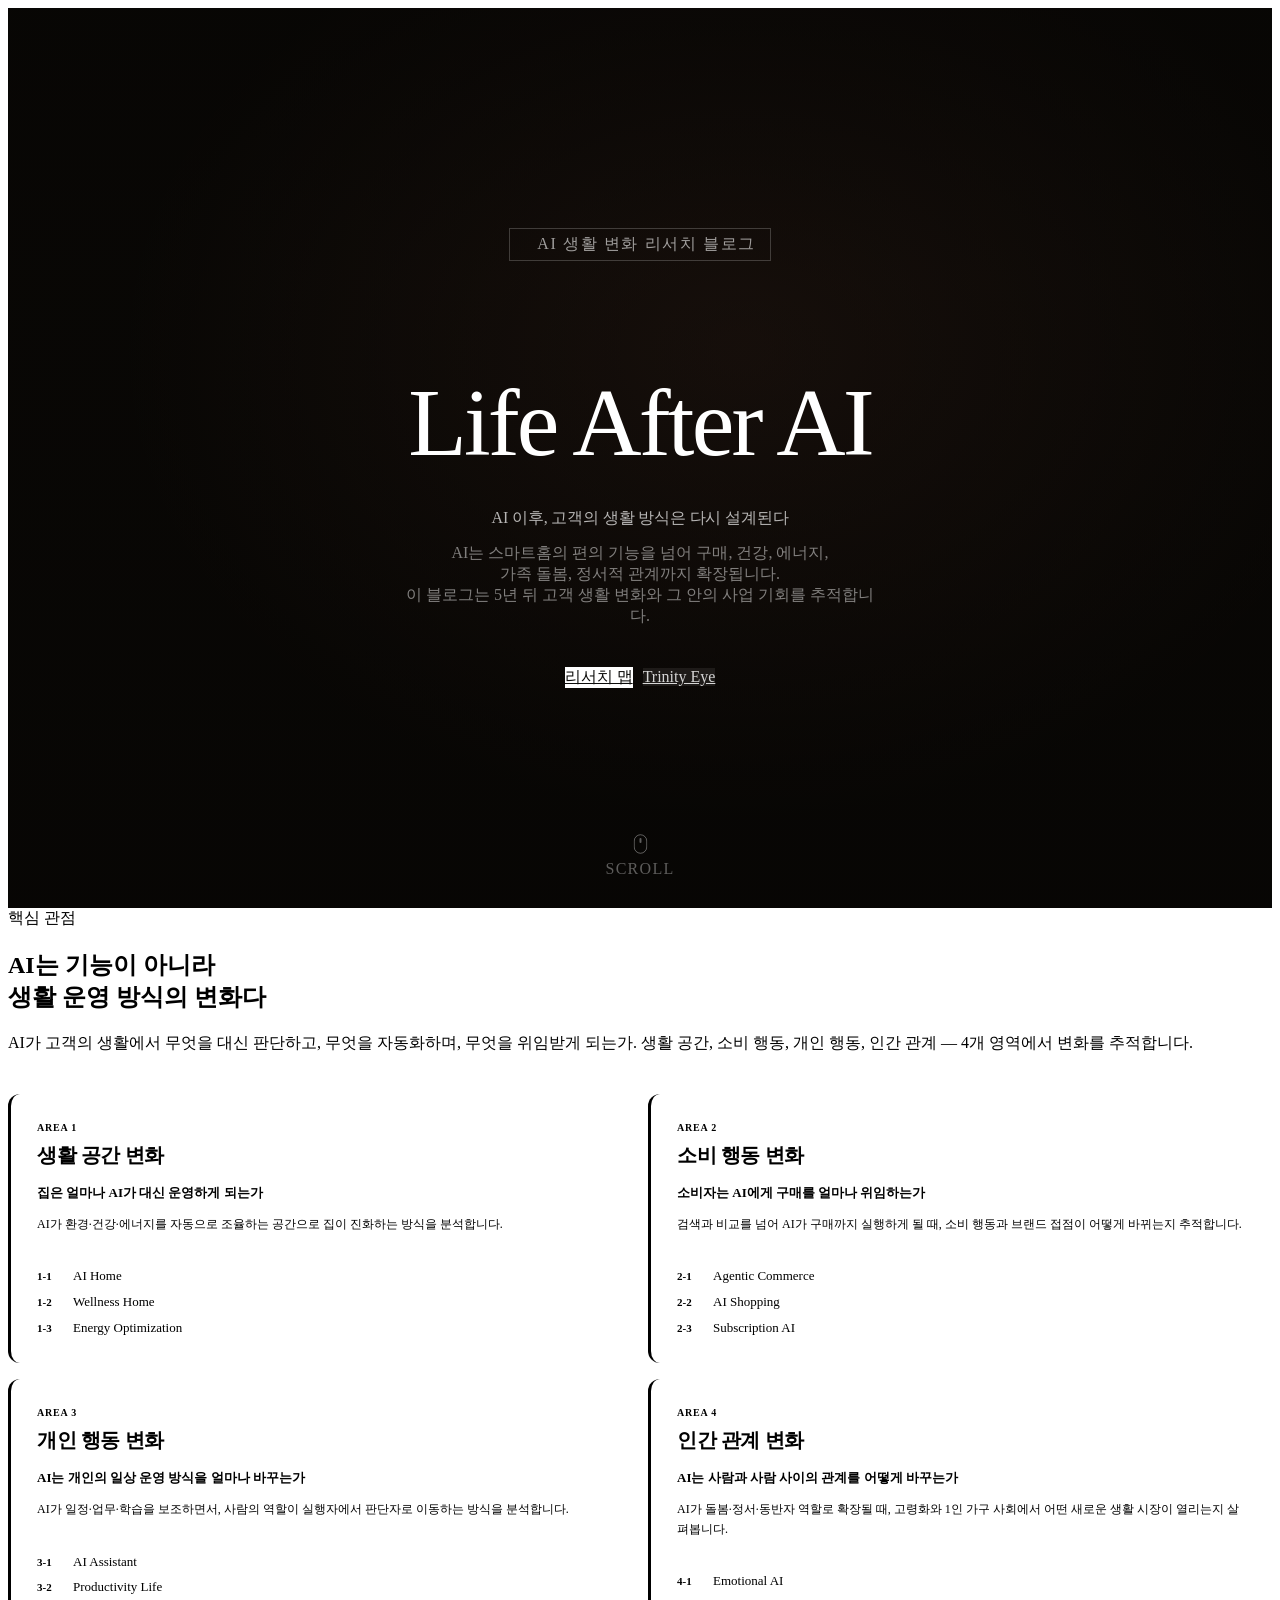
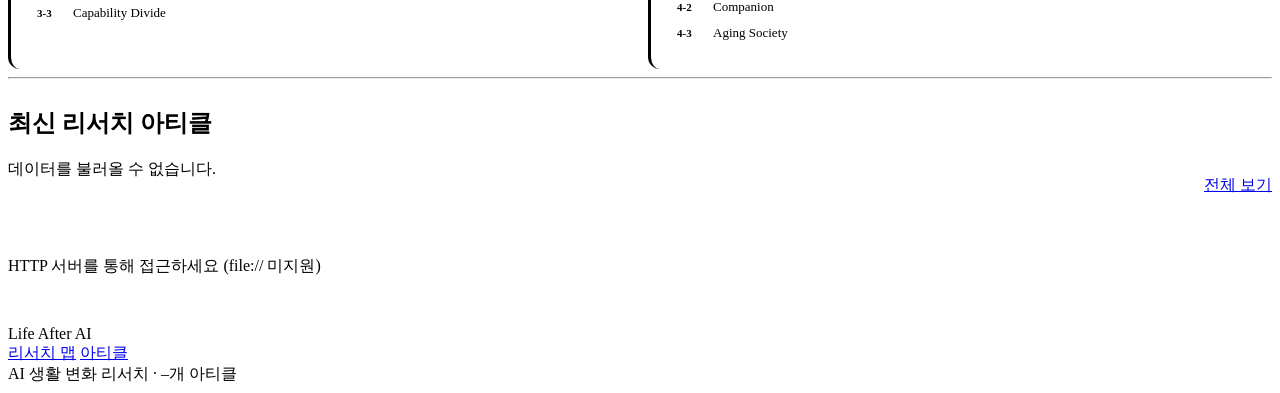
==== docs/index.html @ a3c03ac6 "feat: migrate frontend from cases.json to Supabase REST API docs/supabase.js (new shared client) - f" ====
<!DOCTYPE html>
<html lang="ko">
<head>
<meta charset="UTF-8">
<meta name="viewport" content="width=device-width, initial-scale=1.0">
<meta http-equiv="Cache-Control" content="no-cache, must-revalidate">
<meta http-equiv="Pragma" content="no-cache">
<meta http-equiv="Expires" content="0">
<title>Life After AI — AI 생활 변화 리서치</title>
<meta name="description" content="AI가 고객의 집, 소비, 개인 생활, 관계를 어떻게 다시 설계하는지 추적하는 리서치 블로그. 5년 뒤 고객 생활 변화와 그 안의 사업 기회를 발굴합니다.">
<link rel="stylesheet" href="./shared.css">
<link rel="stylesheet" href="./hero.css">
<style>

/* ── Nav: fixed + transparent over hero ──────────────────── */
.nav {
  position: fixed;
  width: 100%;
  background: transparent;
  border-bottom-color: rgba(255,255,255,.12);
  transition: background var(--t-base), border-color var(--t-base);
}
.nav__logo    { color: #fff; }
.nav__logo-mark { background: rgba(255,255,255,.15); border: 0.5px solid rgba(255,255,255,.3); }
.nav__link    { color: rgba(255,255,255,.65); }
.nav__link:hover { color: #fff; background: rgba(255,255,255,.10); }
.nav.scrolled {
  background: color-mix(in srgb, var(--canvas) 92%, transparent);
  border-bottom-color: var(--hairline);
}
.nav.scrolled .nav__logo    { color: var(--ink); }
.nav.scrolled .nav__logo-mark { background: var(--ink); border-color: transparent; }
.nav.scrolled .nav__link    { color: var(--muted); }
.nav.scrolled .nav__link:hover { color: var(--ink); background: var(--surface-card); }

/* Logo icon color flip */
.nav__logo-mark svg path { fill: #fff; }
.nav.scrolled .nav__logo-mark svg path { fill: var(--bg); }

/* Nav CTA */
#nav-cta {
  background: rgba(255,255,255,.12);
  color: #fff;
  border-color: rgba(255,255,255,.30);
  backdrop-filter: blur(4px);
}
#nav-cta:hover { background: rgba(255,255,255,.22); border-color: rgba(255,255,255,.50); }
.nav.scrolled #nav-cta {
  background: var(--primary);
  color: var(--on-primary);
  border-color: var(--primary);
  backdrop-filter: none;
}
.nav.scrolled #nav-cta:hover { background: var(--primary-active); border-color: var(--primary-active); }

/* ── Hero video section ───────────────────────────────────── */
.hero-video {
  position: relative;
  min-height: 100svh;
  display: flex;
  flex-direction: column;
  background: #0B0906;
  overflow: hidden;
}

.hero-video__bg {
  position: absolute;
  inset: 0;
}

.hero-video__video {
  width: 100%;
  height: 100%;
  object-fit: cover;
  opacity: .75;
}

.hero-video__overlay {
  position: absolute;
  inset: 0;
  background:
    /* 40–60% dark layer — text readability throughout */
    linear-gradient(
      to bottom,
      rgba(5,4,3,.58) 0%,    /* top: nav 보호 */
      rgba(5,4,3,.42) 30%,   /* upper-mid: 비디오 노출 */
      rgba(5,4,3,.48) 65%,   /* lower-mid: 콘텐츠 영역 */
      rgba(5,4,3,.62) 100%   /* bottom: CTA 가독성 */
    ),
    /* 브랜드 coral 글로우 — DESIGN.md primary */
    radial-gradient(ellipse at 58% 38%, rgba(204,120,92,.12) 0%, transparent 60%);
}

/* Content over video */
.hero-video__content {
  position: relative;
  z-index: 1;
  flex: 1;
  display: flex;
  flex-direction: column;
  align-items: center;
  justify-content: center;
  text-align: center;
  padding: 100px var(--gutter) 80px;
  color: #fff;
}

.hero-video__eyebrow {
  display: inline-flex;
  align-items: center;
  gap: 8px;
  font-size: var(--fs-xs);
  font-weight: var(--fw-semi);
  letter-spacing: .10em;
  text-transform: uppercase;
  color: rgba(255,255,255,.60);
  border: 0.5px solid rgba(255,255,255,.20);
  padding: 5px 14px;
  border-radius: var(--r-full);
  margin-bottom: 32px;
}

.hero-video__eyebrow span {
  width: 5px; height: 5px;
  border-radius: 50%;
  background: var(--accent);
  display: inline-block;
}

.hero-video__title {
  font-family: var(--font-display);
  font-size: clamp(56px, 8vw, 96px);
  font-weight: 400;
  line-height: 1.05;
  letter-spacing: -0.03em;
  color: #fff;
  margin-bottom: 18px;
}

.hero-video__subtitle {
  font-size: clamp(var(--fs-base), 2.2vw, var(--fs-xl));
  font-weight: var(--fw-light);
  color: rgba(255,255,255,.70);
  letter-spacing: -.01em;
  line-height: var(--lh-snug);
  margin-bottom: 14px;
}

.hero-video__desc {
  font-size: var(--fs-base);
  color: rgba(255,255,255,.48);
  line-height: var(--lh-base);
  max-width: 480px;
  margin: 0 auto 40px;
}

.hero-video__actions {
  display: flex;
  align-items: center;
  justify-content: center;
  gap: 10px;
  flex-wrap: wrap;
}

/* Hero buttons */
.btn-hero-primary {
  background: #fff;
  color: #0D0D0B;
  border-color: #fff;
  font-weight: var(--fw-semi);
}
.btn-hero-primary:hover { background: rgba(255,255,255,.88); }

.btn-hero-outline {
  background: rgba(255,255,255,.08);
  color: rgba(255,255,255,.82);
  border-color: rgba(255,255,255,.25);
  backdrop-filter: blur(4px);
}
.btn-hero-outline:hover { background: rgba(255,255,255,.16); border-color: rgba(255,255,255,.45); color: #fff; }

/* Scroll hint */
.scroll-hint {
  position: absolute;
  bottom: 30px;
  left: 50%;
  transform: translateX(-50%);
  z-index: 1;
  display: flex;
  flex-direction: column;
  align-items: center;
  gap: 6px;
  color: rgba(255,255,255,.35);
  font-size: var(--fs-2xs);
  letter-spacing: .08em;
  text-transform: uppercase;
  animation: bounce 2.4s var(--ease) infinite;
}
@keyframes bounce {
  0%,100% { transform: translateX(-50%) translateY(0); }
  55%      { transform: translateX(-50%) translateY(7px); }
}

/* ── Message cards (Section 1) — 4-area feature cards ────── */
.message-grid {
  display: grid;
  grid-template-columns: repeat(2, 1fr);
  gap: 16px;
  margin-top: 40px;
}

.message-card {
  background: var(--surface-card);
  border: none;
  border-radius: 12px;
  padding: 28px 26px 26px;
  transition: background var(--t-base);
  border-left: 3px solid transparent;
}
.message-card:hover { background: var(--surface-cream-strong); }

/* per-area accent border */
.message-card:nth-child(1) { border-left-color: var(--g1-b); }
.message-card:nth-child(2) { border-left-color: var(--g2-b); }
.message-card:nth-child(3) { border-left-color: var(--g3-b); }
.message-card:nth-child(4) { border-left-color: var(--g4-b); }

.message-card__label {
  font-size: 10px;
  font-weight: 700;
  letter-spacing: .08em;
  text-transform: uppercase;
  color: var(--muted);
  margin-bottom: 10px;
}
.message-card:nth-child(1) .message-card__label { color: var(--g1); }
.message-card:nth-child(2) .message-card__label { color: var(--g2); }
.message-card:nth-child(3) .message-card__label { color: var(--g3); }
.message-card:nth-child(4) .message-card__label { color: var(--g4); }

.message-card__title {
  font-family: var(--font-display);
  font-size: 20px;
  font-weight: 700;
  line-height: 1.25;
  letter-spacing: -0.02em;
  color: var(--ink);
  margin-bottom: 16px;
}

.message-card__items {
  display: flex;
  flex-direction: column;
  gap: 7px;
}

.message-card__item {
  display: flex;
  align-items: baseline;
  gap: 8px;
  font-size: 13px;
  color: var(--body);
  line-height: 1.45;
}

.message-card__item-num {
  font-size: 11px;
  font-weight: 700;
  color: var(--muted-soft);
  flex-shrink: 0;
  width: 28px;
}

.message-card__item-name {
  font-weight: 500;
  color: var(--ink);
}

.message-card__question {
  font-size: 13px;
  font-weight: 600;
  color: var(--ink);
  line-height: 1.45;
  margin-bottom: 6px;
}

.message-card__desc {
  font-size: 12px;
  color: var(--muted);
  line-height: 1.65;
  margin-bottom: 18px;
}

.message-card__divider {
  height: 0.5px;
  background: var(--hairline);
  margin-bottom: 14px;
}

/* ── Section 2 case cards ─────────────────────────────────── */
.cases-hd {
  display: flex;
  align-items: flex-end;
  justify-content: space-between;
  gap: 16px;
  margin-bottom: 28px;
}

/* Clearbit logo */
.cb-logo {
  width: 100%;
  height: 100%;
  object-fit: contain;
  padding: 20px 32px;
  background: var(--surface-card);
  animation: fadeIn .28s ease both;
}

/* Tooltip — dark surface card style */
.tt {
  position: fixed;
  z-index: 999;
  max-width: 290px;
  background: var(--surface-dark);
  backdrop-filter: blur(10px);
  -webkit-backdrop-filter: blur(10px);
  color: var(--on-dark);
  font-size: 13px;
  line-height: 1.6;
  padding: 12px 16px;
  border-radius: 12px;
  pointer-events: none;
  opacity: 0;
  transition: opacity var(--t-fast);
  box-shadow: 0 16px 40px rgba(20,20,19,.18);
  border: 0.5px solid rgba(255,255,255,.08);
}
.tt.show { opacity: 1; }
.tt__label {
  font-size: 10px;
  font-weight: 600;
  letter-spacing: .08em;
  text-transform: uppercase;
  color: var(--accent-teal);
  margin-bottom: 6px;
}

/* ── Responsive ───────────────────────────────────────────── */
@media (max-width: 700px) {
  .message-grid { grid-template-columns: 1fr; }
}
@media (max-width: 640px) {
  .hero-video__title { letter-spacing: -.03em; }
  .cases-hd { flex-direction: column; align-items: flex-start; gap: 6px; }
}
</style>
</head>
<body>

<!-- ── Navigation ─────────────────────────────────────────────────────────── -->
<nav class="nav" id="nav">
  <div class="container">
    <div class="nav__inner">
      <a href="./index.html" class="nav__logo">
        <div class="nav__logo-mark">
          <svg width="14" height="14" viewBox="0 0 14 14" fill="none">
            <path d="M7 1L13 4.5V9.5L7 13L1 9.5V4.5L7 1Z" fill="currentColor"/>
          </svg>
        </div>
        Life After AI
      </a>
      <div class="nav__links">
        <a href="./index.html"     class="nav__link active">홈</a>
        <a href="./dashboard.html" class="nav__link">리서치 맵</a>
        <a href="./archive.html"   class="nav__link">아티클</a>
        <a href="./articles.html"  class="nav__link">아티클 관리</a>
        <a href="./trinity.html"  class="nav__link">Trinity Eye</a>
      </div>
      <div class="nav__actions">
        <a href="./archive.html" class="btn btn-sm" id="nav-cta">아티클 보기 →</a>
      </div>
    </div>
  </div>
</nav>

<!-- ── Hero (video background) ────────────────────────────────────────────── -->
<section class="hero-video">
  <div class="hero-video__bg">
    <video class="hero-video__video" autoplay muted loop playsinline>
      <source src="./src/assets/hero_axblog.mp4" type="video/mp4">
    </video>
    <div class="hero-video__overlay"></div>
  </div>

  <div class="hero-video__content">
    <div class="hero-video__eyebrow anim-fade-in">
      <span></span>AI 생활 변화 리서치 블로그
    </div>
    <h1 class="hero-video__title anim-fade-up">Life After AI</h1>
    <p class="hero-video__subtitle anim-fade-up anim-delay-1">
      AI 이후, 고객의 생활 방식은 다시 설계된다
    </p>
    <p class="hero-video__desc anim-fade-up anim-delay-2">
      AI는 스마트홈의 편의 기능을 넘어 구매, 건강, 에너지,<br>
      가족 돌봄, 정서적 관계까지 확장됩니다.<br>
      이 블로그는 5년 뒤 고객 생활 변화와 그 안의 사업 기회를 추적합니다.
    </p>
    <div class="hero-video__actions anim-fade-up anim-delay-3">
      <a href="./dashboard.html" class="btn btn-lg btn-hero-primary">리서치 맵</a>
      <a href="./trinity.html"   class="btn btn-lg btn-hero-outline">Trinity Eye</a>
    </div>
  </div>

  <div class="scroll-hint" aria-hidden="true">
    <svg width="14" height="20" viewBox="0 0 14 20" fill="none">
      <rect x=".75" y=".75" width="12.5" height="18.5" rx="6.25" stroke="currentColor" stroke-width="1"/>
      <rect x="6" y="4" width="2" height="5" rx="1" fill="currentColor"/>
    </svg>
    Scroll
  </div>
</section>

<!-- ── Section 1: AI는 영업과 마케팅을 어떻게 바꾸고 있는가 ─────────────── -->
<section class="section">
  <div class="container">

    <div style="max-width: var(--max-w-text)">
      <div class="hero__eyebrow scroll-anim" style="margin-bottom:18px">핵심 관점</div>
      <h2 class="section__title scroll-anim">AI는 기능이 아니라<br>생활 운영 방식의 변화다</h2>
      <p class="section__sub scroll-anim" style="margin-top:14px">
        AI가 고객의 생활에서 무엇을 대신 판단하고, 무엇을 자동화하며, 무엇을 위임받게 되는가.
        생활 공간, 소비 행동, 개인 행동, 인간 관계 — 4개 영역에서 변화를 추적합니다.
      </p>
    </div>

    <div class="message-grid">

      <!-- 1. 생활 공간 변화 -->
      <div class="message-card scroll-anim">
        <div class="message-card__label">Area 1</div>
        <div class="message-card__title">생활 공간 변화</div>
        <div class="message-card__question">집은 얼마나 AI가 대신 운영하게 되는가</div>
        <p class="message-card__desc">AI가 환경·건강·에너지를 자동으로 조율하는 공간으로 집이 진화하는 방식을 분석합니다.</p>
        <div class="message-card__divider"></div>
        <div class="message-card__items">
          <div class="message-card__item">
            <span class="message-card__item-num">1-1</span>
            <span class="message-card__item-name">AI Home</span>
          </div>
          <div class="message-card__item">
            <span class="message-card__item-num">1-2</span>
            <span class="message-card__item-name">Wellness Home</span>
          </div>
          <div class="message-card__item">
            <span class="message-card__item-num">1-3</span>
            <span class="message-card__item-name">Energy Optimization</span>
          </div>
        </div>
      </div>

      <!-- 2. 소비 행동 변화 -->
      <div class="message-card scroll-anim">
        <div class="message-card__label">Area 2</div>
        <div class="message-card__title">소비 행동 변화</div>
        <div class="message-card__question">소비자는 AI에게 구매를 얼마나 위임하는가</div>
        <p class="message-card__desc">검색과 비교를 넘어 AI가 구매까지 실행하게 될 때, 소비 행동과 브랜드 접점이 어떻게 바뀌는지 추적합니다.</p>
        <div class="message-card__divider"></div>
        <div class="message-card__items">
          <div class="message-card__item">
            <span class="message-card__item-num">2-1</span>
            <span class="message-card__item-name">Agentic Commerce</span>
          </div>
          <div class="message-card__item">
            <span class="message-card__item-num">2-2</span>
            <span class="message-card__item-name">AI Shopping</span>
          </div>
          <div class="message-card__item">
            <span class="message-card__item-num">2-3</span>
            <span class="message-card__item-name">Subscription AI</span>
          </div>
        </div>
      </div>

      <!-- 3. 개인 행동 변화 -->
      <div class="message-card scroll-anim">
        <div class="message-card__label">Area 3</div>
        <div class="message-card__title">개인 행동 변화</div>
        <div class="message-card__question">AI는 개인의 일상 운영 방식을 얼마나 바꾸는가</div>
        <p class="message-card__desc">AI가 일정·업무·학습을 보조하면서, 사람의 역할이 실행자에서 판단자로 이동하는 방식을 분석합니다.</p>
        <div class="message-card__divider"></div>
        <div class="message-card__items">
          <div class="message-card__item">
            <span class="message-card__item-num">3-1</span>
            <span class="message-card__item-name">AI Assistant</span>
          </div>
          <div class="message-card__item">
            <span class="message-card__item-num">3-2</span>
            <span class="message-card__item-name">Productivity Life</span>
          </div>
          <div class="message-card__item">
            <span class="message-card__item-num">3-3</span>
            <span class="message-card__item-name">Capability Divide</span>
          </div>
        </div>
      </div>

      <!-- 4. 인간 관계 변화 -->
      <div class="message-card scroll-anim">
        <div class="message-card__label">Area 4</div>
        <div class="message-card__title">인간 관계 변화</div>
        <div class="message-card__question">AI는 사람과 사람 사이의 관계를 어떻게 바꾸는가</div>
        <p class="message-card__desc">AI가 돌봄·정서·동반자 역할로 확장될 때, 고령화와 1인 가구 사회에서 어떤 새로운 생활 시장이 열리는지 살펴봅니다.</p>
        <div class="message-card__divider"></div>
        <div class="message-card__items">
          <div class="message-card__item">
            <span class="message-card__item-num">4-1</span>
            <span class="message-card__item-name">Emotional AI</span>
          </div>
          <div class="message-card__item">
            <span class="message-card__item-num">4-2</span>
            <span class="message-card__item-name">Companion</span>
          </div>
          <div class="message-card__item">
            <span class="message-card__item-num">4-3</span>
            <span class="message-card__item-name">Aging Society</span>
          </div>
        </div>
      </div>

    </div>

  </div>
</section>

<hr class="divider">

<!-- ── Section 2: 최신 케이스 ────────────────────────────────────────────── -->
<section class="section">
  <div class="container">

    <div class="cases-hd">
      <div>
        <h2 class="section__title scroll-anim">최신 리서치 아티클</h2>
        <p class="section__sub scroll-anim" id="cases-sub" style="margin-top:8px">불러오는 중...</p>
      </div>
      <a href="./archive.html" class="section__more">전체 보기</a>
    </div>

    <div class="card-grid" id="card-grid">
      <div class="post-card" style="min-height:240px;opacity:.15;pointer-events:none" aria-hidden="true"></div>
      <div class="post-card" style="min-height:240px;opacity:.09;pointer-events:none" aria-hidden="true"></div>
      <div class="post-card" style="min-height:240px;opacity:.05;pointer-events:none" aria-hidden="true"></div>
    </div>

  </div>
</section>

<!-- ── Footer ─────────────────────────────────────────────────────────────── -->
<footer class="footer">
  <div class="container">
    <div class="footer__inner">
      <div class="footer__logo">Life After AI</div>
      <nav class="footer__links">
        <a href="./dashboard.html">리서치 맵</a>
        <a href="./archive.html">아티클</a>
      </nav>
      <span class="footer__copy">AI 생활 변화 리서치 · <span id="footer-count">–</span>개 아티클</span>
    </div>
  </div>
</footer>

<!-- ── Tooltip ────────────────────────────────────────────────────────────── -->
<div class="tt" id="tt">
  <div class="tt__label">LLM 요약</div>
  <div id="tt-text"></div>
</div>

<script>
/* ══════════════════════════════════════════════════════
   Nav: transparent → opaque on scroll
══════════════════════════════════════════════════════ */
const nav = document.getElementById('nav');
window.addEventListener('scroll', () => {
  nav.classList.toggle('scrolled', window.scrollY > 60);
}, { passive: true });

/* ══════════════════════════════════════════════════════
   Scroll animations (elements below the fold)
══════════════════════════════════════════════════════ */
const io = new IntersectionObserver(entries => {
  entries.forEach(e => {
    if (!e.isIntersecting) return;
    e.target.classList.add('anim-fade-up');
    io.unobserve(e.target);
  });
}, { threshold: 0.12, rootMargin: '0px 0px -40px 0px' });

document.querySelectorAll('.scroll-anim').forEach(el => io.observe(el));

/* ══════════════════════════════════════════════════════
   Tooltip
══════════════════════════════════════════════════════ */
const ttEl   = document.getElementById('tt');
const ttText = document.getElementById('tt-text');

document.addEventListener('mousemove', e => {
  const x = e.clientX + 14, y = e.clientY - 10;
  const tw = 306, th = 128;
  ttEl.style.left = (x + tw > window.innerWidth  ? e.clientX - tw - 10 : x) + 'px';
  ttEl.style.top  = (y + th > window.innerHeight ? e.clientY - th - 10 : y) + 'px';
}, { passive: true });

const showTip = t => { ttText.textContent = t; ttEl.classList.add('show'); };
const hideTip = ()  => ttEl.classList.remove('show');

/* ══════════════════════════════════════════════════════
   Load cases.json and render cards
══════════════════════════════════════════════════════ */
async function loadCases() {
  try {
    const db = await fetchDB();

    const cases = [...db.cases]
      .sort((a, b) => (b.published_date||b.added_date||'').localeCompare(a.published_date||a.added_date||''))
      .slice(0, 6);

    document.getElementById('cases-sub').textContent =
      `글로벌 기업 ${db.meta.total_cases}개 사례 수록 · 매일 자동 업데이트`;
    document.getElementById('footer-count').textContent = db.meta.total_cases;

    const grid = document.getElementById('card-grid');
    grid.innerHTML = '';
    cases.forEach(c => grid.appendChild(buildCard(c, db.categories)));
  } catch {
    document.getElementById('cases-sub').textContent = '데이터를 불러올 수 없습니다.';
    document.getElementById('card-grid').innerHTML =
      '<p style="grid-column:1/-1;padding:32px 0;color:var(--text-3);font-size:var(--fs-sm)">HTTP 서버를 통해 접근하세요 (file:// 미지원)</p>';
  }
}

/* ── Thumb helpers ──────────────────────────────────────── */
function lightenHex(hex, amt) {
  const n = parseInt(hex.replace('#',''), 16);
  const r = Math.min(255, (n >> 16) + amt);
  const g = Math.min(255, ((n >> 8) & 0xFF) + amt);
  const b = Math.min(255, (n & 0xFF) + amt);
  return '#' + [r,g,b].map(v => v.toString(16).padStart(2,'0')).join('');
}

function companyDomain(name) {
  return name.toLowerCase()
    .normalize('NFD').replace(/[̀-ͯ]/g, '')
    .replace(/['‘’ʼ]/g, '')
    .replace(/\bthe\s+/g, '')
    .replace(/[^a-z0-9]/g, '')
    + '.com';
}

function svgThumb(c) {
  const uid = 'g' + c.id.replace(/[^a-z0-9]/gi, '');
  const bg2 = lightenHex(c.color_bg, 24);
  const tc  = c.color_text;
  const kv  = (c.kpi_value  || '').replace(/&/g,'&amp;').replace(/</g,'&lt;');
  const kl  = (c.kpi_label  || '').replace(/&/g,'&amp;').replace(/</g,'&lt;');
  const sh  = (c.short      || '').replace(/&/g,'&amp;');
  const cat = (c.category   || '');
  const fs  = kv.length > 7 ? 34 : kv.length > 5 ? 42 : 50;
  const ky  = fs < 42 ? 92 : 96;
  return `<svg xmlns="http://www.w3.org/2000/svg" viewBox="0 0 320 180" width="100%" height="100%" style="display:block">
  <defs>
    <linearGradient id="${uid}" x1="0" y1="0" x2="1" y2="1">
      <stop offset="0%" stop-color="${c.color_bg}"/>
      <stop offset="100%" stop-color="${bg2}"/>
    </linearGradient>
  </defs>
  <rect width="320" height="180" fill="url(#${uid})"/>
  <circle cx="290" cy="22"  r="58" fill="${tc}" opacity=".05"/>
  <circle cx="30"  cy="158" r="42" fill="${tc}" opacity=".05"/>
  <rect x="13" y="13" width="36" height="17" rx="4" fill="${tc}" opacity=".13"/>
  <text x="31" y="25.5" font-family="system-ui,sans-serif" font-size="9" font-weight="700"
    fill="${tc}" opacity=".72" text-anchor="middle" letter-spacing=".5">${cat}</text>
  <text x="160" y="${ky}" font-family="system-ui,sans-serif" font-size="${fs}" font-weight="700"
    fill="${tc}" text-anchor="middle" letter-spacing="-1.5">${kv}</text>
  <text x="160" y="122" font-family="system-ui,sans-serif" font-size="11"
    fill="${tc}" opacity=".58" text-anchor="middle">${kl}</text>
  <rect x="13" y="149" width="30" height="17" rx="4" fill="${tc}" opacity=".14"/>
  <text x="28" y="161.5" font-family="system-ui,sans-serif" font-size="9" font-weight="700"
    fill="${tc}" opacity=".75" text-anchor="middle">${sh}</text>
</svg>`;
}

function buildThumb(c) {
  const wrap = document.createElement('div');
  wrap.className = 'post-card__thumb';
  wrap.innerHTML = svgThumb(c);               // SVG shows immediately

  const img = new Image();
  img.onload = () => {                         // swap to logo if Clearbit responds
    wrap.innerHTML = '';
    img.className = 'cb-logo';
    wrap.appendChild(img);
  };
  img.src = `https://logo.clearbit.com/${companyDomain(c.company)}?size=256`;
  return wrap;
}

/* ── Card builder ───────────────────────────────────────── */
function buildCard(c, categories) {
  const cat   = categories?.[c.category] || {};
  const isTop = cat.type === 'top';
  const date  = (c.published_date || c.added_date)
    ? new Date(c.published_date || c.added_date).toLocaleDateString('ko-KR', { month:'short', day:'numeric' })
    : '';
  const tags  = (c.tags || []).slice(0, 2)
    .map(t => `<span class="post-card__tag">${t}</span>`).join('');

  const a = document.createElement('a');
  a.className = 'post-card';
  a.href = c.url;
  a.target = '_blank';
  a.rel = 'noopener noreferrer';

  a.appendChild(buildThumb(c));               // thumb first (Clearbit or SVG)

  const body = document.createElement('div');
  body.className = 'post-card__body';
  body.innerHTML = `
    <div class="post-card__header">
      <div class="post-card__company">
        <div class="post-card__badge" style="background:${c.color_bg};color:${c.color_text}">${c.short}</div>
        <span class="post-card__co-name">${c.company}</span>
      </div>
      <div class="post-card__kpi" style="color:${c.color_text}">
        <div class="post-card__kpi-val">${c.kpi_value}</div>
        <div class="post-card__kpi-label">${c.kpi_label}</div>
      </div>
    </div>
    <div class="post-card__title">${c.title}</div>
    <div class="post-card__desc">${c.description}</div>`;
  a.appendChild(body);

  const foot = document.createElement('div');
  foot.className = 'post-card__foot';
  foot.innerHTML = `
    <div class="post-card__foot-left">
      <span class="cat-badge ${isTop ? 'top' : 'bot'}">${c.category}</span>
      ${tags}
    </div>
    <div style="display:flex;align-items:center;gap:8px">
      <span class="post-card__date">${date}</span>
      <span class="post-card__link-arrow">↗</span>
    </div>`;
  a.appendChild(foot);

  if (c.body) {
    a.addEventListener('mouseenter', () => showTip(c.body));
    a.addEventListener('mouseleave', hideTip);
  }
  return a;
}

function hash(s) {
  let h = 0;
  for (let i = 0; i < s.length; i++) h = (Math.imul(31, h) + s.charCodeAt(i)) | 0;
  return h;
}

loadCases();
</script>
<script src="./supabase.js"></script>
</body>
</html>
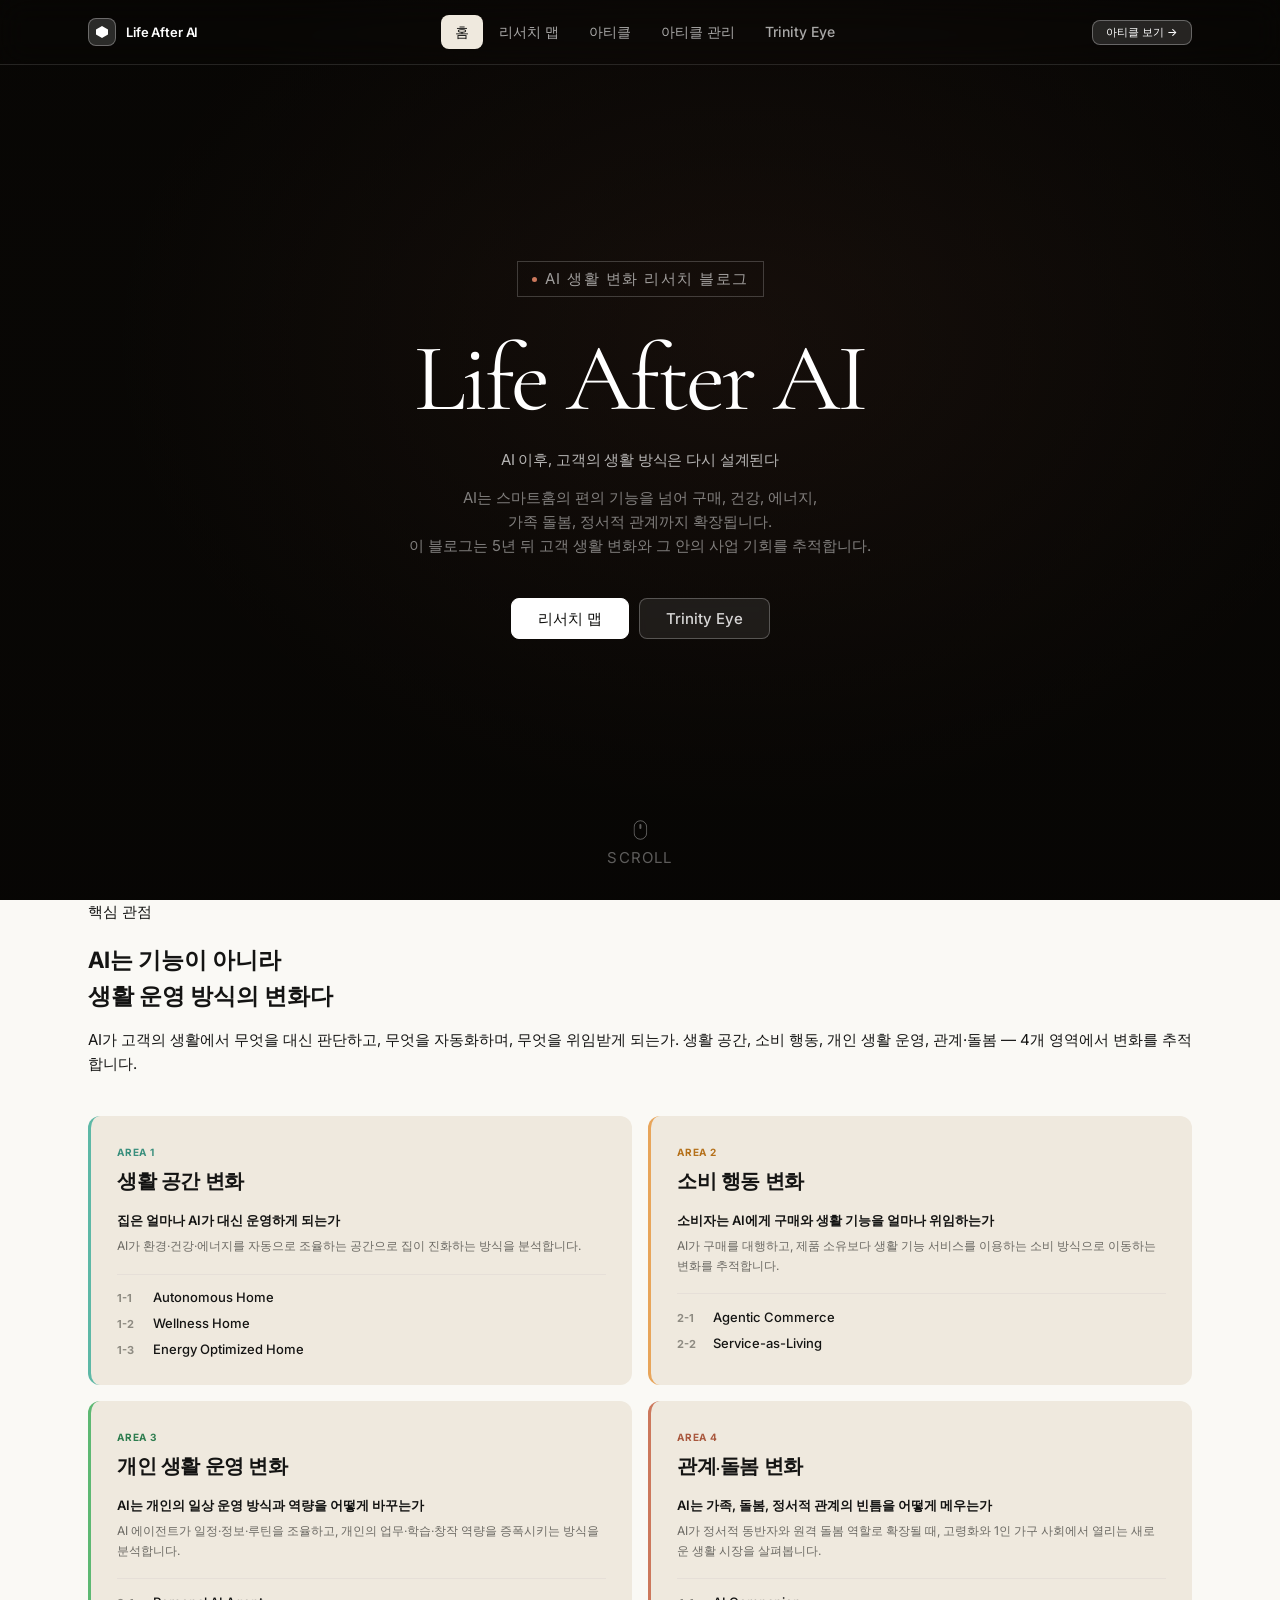
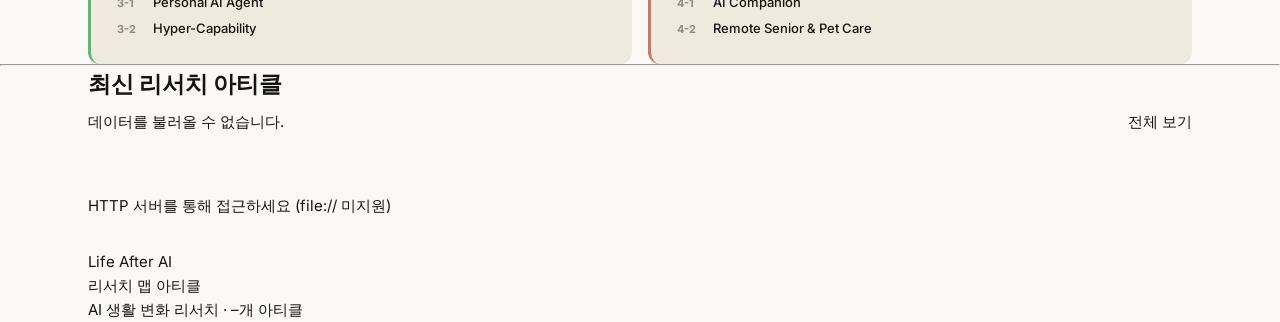
==== commit 9b8ee39f: "feat: 카테고리 체계 12개 → 9개로 재편 (4개 영역 유지) - 영역명 변경: 개인 행동 변화 → 개인 생활 운영 변화, 인간 관계 변화 → 관계·돌봄 변화 - 카테고리 통" ====
--- a/docs/index.html
+++ b/docs/index.html
@@ -345,6 +345,12 @@
   margin-bottom: 6px;
 }
 
+/* ── Category badge colors (g1–g4) ────────────────────────── */
+.cat-badge.g1 { background: var(--g1-bg); color: var(--g1); }
+.cat-badge.g2 { background: var(--g2-bg); color: var(--g2); }
+.cat-badge.g3 { background: var(--g3-bg); color: var(--g3); }
+.cat-badge.g4 { background: var(--g4-bg); color: var(--g4); }
+
 /* ── Responsive ───────────────────────────────────────────── */
 @media (max-width: 700px) {
   .message-grid { grid-template-columns: 1fr; }
@@ -429,7 +435,7 @@
       <h2 class="section__title scroll-anim">AI는 기능이 아니라<br>생활 운영 방식의 변화다</h2>
       <p class="section__sub scroll-anim" style="margin-top:14px">
         AI가 고객의 생활에서 무엇을 대신 판단하고, 무엇을 자동화하며, 무엇을 위임받게 되는가.
-        생활 공간, 소비 행동, 개인 행동, 인간 관계 — 4개 영역에서 변화를 추적합니다.
+        생활 공간, 소비 행동, 개인 생활 운영, 관계·돌봄 — 4개 영역에서 변화를 추적합니다.
       </p>
     </div>
 
@@ -445,7 +451,7 @@
         <div class="message-card__items">
           <div class="message-card__item">
             <span class="message-card__item-num">1-1</span>
-            <span class="message-card__item-name">AI Home</span>
+            <span class="message-card__item-name">Autonomous Home</span>
           </div>
           <div class="message-card__item">
             <span class="message-card__item-num">1-2</span>
@@ -453,7 +459,7 @@
           </div>
           <div class="message-card__item">
             <span class="message-card__item-num">1-3</span>
-            <span class="message-card__item-name">Energy Optimization</span>
+            <span class="message-card__item-name">Energy Optimized Home</span>
           </div>
         </div>
       </div>
@@ -462,8 +468,8 @@
       <div class="message-card scroll-anim">
         <div class="message-card__label">Area 2</div>
         <div class="message-card__title">소비 행동 변화</div>
-        <div class="message-card__question">소비자는 AI에게 구매를 얼마나 위임하는가</div>
-        <p class="message-card__desc">검색과 비교를 넘어 AI가 구매까지 실행하게 될 때, 소비 행동과 브랜드 접점이 어떻게 바뀌는지 추적합니다.</p>
+        <div class="message-card__question">소비자는 AI에게 구매와 생활 기능을 얼마나 위임하는가</div>
+        <p class="message-card__desc">AI가 구매를 대행하고, 제품 소유보다 생활 기능 서비스를 이용하는 소비 방식으로 이동하는 변화를 추적합니다.</p>
         <div class="message-card__divider"></div>
         <div class="message-card__items">
           <div class="message-card__item">
@@ -472,57 +478,45 @@
           </div>
           <div class="message-card__item">
             <span class="message-card__item-num">2-2</span>
-            <span class="message-card__item-name">AI Shopping</span>
-          </div>
-          <div class="message-card__item">
-            <span class="message-card__item-num">2-3</span>
-            <span class="message-card__item-name">Subscription AI</span>
+            <span class="message-card__item-name">Service-as-Living</span>
           </div>
         </div>
       </div>
 
-      <!-- 3. 개인 행동 변화 -->
+      <!-- 3. 개인 생활 운영 변화 -->
       <div class="message-card scroll-anim">
         <div class="message-card__label">Area 3</div>
-        <div class="message-card__title">개인 행동 변화</div>
-        <div class="message-card__question">AI는 개인의 일상 운영 방식을 얼마나 바꾸는가</div>
-        <p class="message-card__desc">AI가 일정·업무·학습을 보조하면서, 사람의 역할이 실행자에서 판단자로 이동하는 방식을 분석합니다.</p>
+        <div class="message-card__title">개인 생활 운영 변화</div>
+        <div class="message-card__question">AI는 개인의 일상 운영 방식과 역량을 어떻게 바꾸는가</div>
+        <p class="message-card__desc">AI 에이전트가 일정·정보·루틴을 조율하고, 개인의 업무·학습·창작 역량을 증폭시키는 방식을 분석합니다.</p>
         <div class="message-card__divider"></div>
         <div class="message-card__items">
           <div class="message-card__item">
             <span class="message-card__item-num">3-1</span>
-            <span class="message-card__item-name">AI Assistant</span>
+            <span class="message-card__item-name">Personal AI Agent</span>
           </div>
           <div class="message-card__item">
             <span class="message-card__item-num">3-2</span>
-            <span class="message-card__item-name">Productivity Life</span>
-          </div>
-          <div class="message-card__item">
-            <span class="message-card__item-num">3-3</span>
-            <span class="message-card__item-name">Capability Divide</span>
+            <span class="message-card__item-name">Hyper-Capability</span>
           </div>
         </div>
       </div>
 
-      <!-- 4. 인간 관계 변화 -->
+      <!-- 4. 관계·돌봄 변화 -->
       <div class="message-card scroll-anim">
         <div class="message-card__label">Area 4</div>
-        <div class="message-card__title">인간 관계 변화</div>
-        <div class="message-card__question">AI는 사람과 사람 사이의 관계를 어떻게 바꾸는가</div>
-        <p class="message-card__desc">AI가 돌봄·정서·동반자 역할로 확장될 때, 고령화와 1인 가구 사회에서 어떤 새로운 생활 시장이 열리는지 살펴봅니다.</p>
+        <div class="message-card__title">관계·돌봄 변화</div>
+        <div class="message-card__question">AI는 가족, 돌봄, 정서적 관계의 빈틈을 어떻게 메우는가</div>
+        <p class="message-card__desc">AI가 정서적 동반자와 원격 돌봄 역할로 확장될 때, 고령화와 1인 가구 사회에서 열리는 새로운 생활 시장을 살펴봅니다.</p>
         <div class="message-card__divider"></div>
         <div class="message-card__items">
           <div class="message-card__item">
             <span class="message-card__item-num">4-1</span>
-            <span class="message-card__item-name">Emotional AI</span>
+            <span class="message-card__item-name">AI Companion</span>
           </div>
           <div class="message-card__item">
             <span class="message-card__item-num">4-2</span>
-            <span class="message-card__item-name">Companion</span>
-          </div>
-          <div class="message-card__item">
-            <span class="message-card__item-num">4-3</span>
-            <span class="message-card__item-name">Aging Society</span>
+            <span class="message-card__item-name">Remote Senior &amp; Pet Care</span>
           </div>
         </div>
       </div>
@@ -575,6 +569,7 @@
   <div id="tt-text"></div>
 </div>
 
+<script src="./supabase.js"></script>
 <script>
 /* ══════════════════════════════════════════════════════
    Nav: transparent → opaque on scroll
@@ -707,7 +702,7 @@
 /* ── Card builder ───────────────────────────────────────── */
 function buildCard(c, categories) {
   const cat   = categories?.[c.category] || {};
-  const isTop = cat.type === 'top';
+  const g     = 'g' + (c.category.split('-')[0] || '1');
   const date  = (c.published_date || c.added_date)
     ? new Date(c.published_date || c.added_date).toLocaleDateString('ko-KR', { month:'short', day:'numeric' })
     : '';
@@ -743,7 +738,7 @@
   foot.className = 'post-card__foot';
   foot.innerHTML = `
     <div class="post-card__foot-left">
-      <span class="cat-badge ${isTop ? 'top' : 'bot'}">${c.category}</span>
+      <span class="cat-badge ${g}">${c.category}</span>
       ${tags}
     </div>
     <div style="display:flex;align-items:center;gap:8px">
@@ -767,6 +762,5 @@
 
 loadCases();
 </script>
-<script src="./supabase.js"></script>
 </body>
 </html>
--- a/docs/shared.css
+++ b/docs/shared.css
@@ -0,0 +1,245 @@
+/* ============================================================
+   shared.css — Life After AI
+   Design tokens: DESIGN.md (Claude / Anthropic)
+   Loaded by all pages. index.html also loads hero.css.
+   ============================================================ */
+
+@import url('https://fonts.googleapis.com/css2?family=Cormorant+Garamond:ital,wght@0,400;0,500;1,400&family=Inter:wght@300;400;500;600;700&display=swap');
+
+/* ── Tokens ───────────────────────────────────────────────── */
+:root {
+  /* Palette — DESIGN.md */
+  --canvas:               #faf9f5;
+  --surface-soft:         #f5f0e8;
+  --surface-card:         #efe9de;
+  --surface-cream-strong: #e8e0d2;
+  --surface-dark:         #181715;
+  --surface-dark-el:      #252320;
+  --surface-dark-soft:    #1f1e1b;
+
+  --ink:          #141413;
+  --body-strong:  #252523;
+  --body:         #3d3d3a;
+  --muted:        #6c6a64;
+  --muted-soft:   #8e8b82;
+  --on-dark:      #faf9f5;
+  --on-dark-soft: #a09d96;
+
+  --primary:          #cc785c;
+  --primary-active:   #a9583e;
+  --primary-disabled: #e6dfd8;
+  --on-primary:       #ffffff;
+
+  --accent-teal:  #5db8a6;
+  --accent-amber: #e8a55a;
+  --success:      #5db872;
+  --error:        #c64545;
+
+  --hairline:      #e6dfd8;
+  --hairline-soft: #ebe6df;
+
+  /* ── Compat aliases (used by JS-generated HTML) ── */
+  --bg:        var(--canvas);
+  --bg-alt:    var(--surface-soft);
+  --bg2:       var(--surface-soft);
+  --bg3:       var(--surface-cream-strong);
+  --bg-card:   var(--surface-card);
+  --text:      var(--ink);
+  --text-inv:  var(--on-dark);
+  --text2:     var(--body);
+  --text3:     var(--muted-soft);
+  --accent:    var(--primary);
+  --accent-lt: #fdf0eb;
+  --accent-dk: var(--primary-active);
+  --border:    rgba(20,20,19,.08);
+  --border2:   rgba(20,20,19,.16);
+
+  /* ── Category colors (4-group system: g1–g4) ── */
+  --g1:    #3a8f7d;  --g1-bg:  #eaf5f3;  --g1-b:  #5db8a6;  /* teal  — 생활 공간 */
+  --g2:    #b5711b;  --g2-bg:  #fdf3e7;  --g2-b:  #e8a55a;  /* amber — 소비 행동 */
+  --g3:    #2e7d4f;  --g3-bg:  #eaf7ec;  --g3-b:  #5db872;  /* green — 개인 생활 운영 */
+  --g4:    #a9583e;  --g4-bg:  #fdf0eb;  --g4-b:  #cc785c;  /* coral — 관계·돌봄 */
+
+  /* ── Legacy category aliases (dashboard/archive inline CSS) ── */
+  --green:    var(--g3);   --green-bg:  var(--g3-bg);  --green-b: var(--g3-b);
+  --amber:    var(--g2);   --amber-bg:  var(--g2-bg);  --amber-b: var(--g2-b);
+  --blue:     var(--g1);   --blue-bg:   var(--g1-bg);  --blue-b:  var(--g1-b);
+  --red:      var(--error);--red-bg:    #fee2e2;
+  --blue-b:   var(--g1-b);
+
+  /* ── Typography ── */
+  --font-display: "Cormorant Garamond", "Tiempos Headline", Georgia, serif;
+  --font: "Inter", -apple-system, BlinkMacSystemFont, "Segoe UI", sans-serif;
+
+  /* ── Radius — DESIGN.md ── */
+  --radius:    12px;   /* content cards */
+  --radius-sm: 8px;    /* buttons, inputs */
+
+  /* ── Transitions ── */
+  --ease:   cubic-bezier(.22, 1, .36, 1);
+  --t-fast: 120ms var(--ease);
+  --t-base: 220ms var(--ease);
+}
+
+@media (prefers-color-scheme: dark) {
+  :root {
+    --canvas:               #0e0e0c;
+    --surface-soft:         #181715;
+    --surface-card:         #1f1e1b;
+    --surface-cream-strong: #252320;
+    --surface-dark:         #0a0a09;
+
+    --ink:       #edecea;
+    --body:      #a8a79e;
+    --muted:     #8e8b82;
+    --muted-soft:#676660;
+    --on-dark:   #edecea;
+
+    --primary:        #d98048;
+    --primary-active: #f09050;
+    --accent-lt:      #2a1a0a;
+
+    --hairline:      rgba(255,255,250,.08);
+    --hairline-soft: rgba(255,255,250,.05);
+    --border:        rgba(255,255,250,.08);
+    --border2:       rgba(255,255,250,.16);
+
+    --g1:    #5db8a6;  --g1-bg: #0a2e28;
+    --g2:    #e8a55a;  --g2-bg: #2a1a00;
+    --g3:    #5db872;  --g3-bg: #0a2e18;
+    --g4:    #d98048;  --g4-bg: #2a1206;
+  }
+}
+
+/* ── Base reset ───────────────────────────────────────────── */
+*, *::before, *::after { box-sizing: border-box; margin: 0; padding: 0; }
+
+html {
+  font-size: 16px;
+  scroll-behavior: smooth;
+  -webkit-text-size-adjust: 100%;
+}
+
+body {
+  background: var(--canvas);
+  color: var(--ink);
+  font-family: var(--font);
+  font-size: 15px;
+  line-height: 1.6;
+  -webkit-font-smoothing: antialiased;
+  -moz-osx-font-smoothing: grayscale;
+}
+
+a { color: inherit; text-decoration: none; }
+button { font-family: var(--font); cursor: pointer; }
+img, video { display: block; max-width: 100%; }
+ul, ol { list-style: none; }
+
+/* ── Container ────────────────────────────────────────────── */
+.container {
+  width: 100%;
+  max-width: 1200px;
+  margin-inline: auto;
+  padding-inline: clamp(20px, 4vw, 48px);
+}
+
+/* ── Site nav ─────────────────────────────────────────────── */
+.nav {
+  position: sticky;
+  top: 0;
+  z-index: 100;
+  background: color-mix(in srgb, var(--canvas) 92%, transparent);
+  backdrop-filter: blur(16px);
+  -webkit-backdrop-filter: blur(16px);
+  border-bottom: 0.5px solid var(--hairline);
+}
+
+.nav__inner {
+  display: flex;
+  align-items: center;
+  justify-content: space-between;
+  gap: 24px;
+  height: 64px;
+}
+
+.nav__logo {
+  display: flex;
+  align-items: center;
+  gap: 10px;
+  font-size: 13px;
+  font-weight: 600;
+  letter-spacing: -.01em;
+  color: var(--ink);
+  flex-shrink: 0;
+}
+
+.nav__logo-mark {
+  width: 28px;
+  height: 28px;
+  border-radius: 8px;
+  background: var(--ink);
+  display: flex;
+  align-items: center;
+  justify-content: center;
+  flex-shrink: 0;
+}
+.nav__logo-mark svg { display: block; }
+.nav__logo-mark path { fill: var(--canvas); }
+
+.nav__links {
+  display: flex;
+  align-items: center;
+  gap: 2px;
+}
+
+.nav__link {
+  font-size: 14px;
+  font-weight: 500;
+  color: var(--muted);
+  padding: 6px 14px;
+  border-radius: 8px;
+  transition: color var(--t-fast), background var(--t-fast);
+}
+.nav__link:hover,
+.nav__link.active { color: var(--ink); background: var(--surface-card); }
+
+.nav__actions {
+  display: flex;
+  align-items: center;
+  gap: 8px;
+  flex-shrink: 0;
+}
+
+/* ── Shared buttons ───────────────────────────────────────── */
+.btn {
+  display: inline-flex;
+  align-items: center;
+  justify-content: center;
+  gap: 6px;
+  font-family: var(--font);
+  font-size: 14px;
+  font-weight: 500;
+  line-height: 1;
+  padding: 10px 20px;
+  border-radius: 8px;
+  border: 1px solid transparent;
+  transition: all var(--t-fast);
+  white-space: nowrap;
+  cursor: pointer;
+  text-decoration: none;
+}
+.btn:active { transform: scale(.98); }
+.btn-primary  { background: var(--primary);  color: var(--on-primary); border-color: var(--primary); }
+.btn-primary:hover { background: var(--primary-active); border-color: var(--primary-active); }
+.btn-outline  { background: var(--canvas);   color: var(--ink);    border-color: var(--hairline); }
+.btn-outline:hover { background: var(--surface-soft); }
+.btn-ghost    { background: transparent;    color: var(--body);    border-color: transparent; }
+.btn-ghost:hover  { background: var(--surface-card); color: var(--ink); }
+.btn-danger   { background: #fee2e2; color: var(--error); border-color: var(--error); }
+.btn-sm  { font-size: 11px; padding: 6px 13px; }
+.btn-lg  { font-size: 15px; padding: 12px 26px; }
+
+/* ── Responsive nav ───────────────────────────────────────── */
+@media (max-width: 768px) {
+  .nav__links  { display: none; }
+}
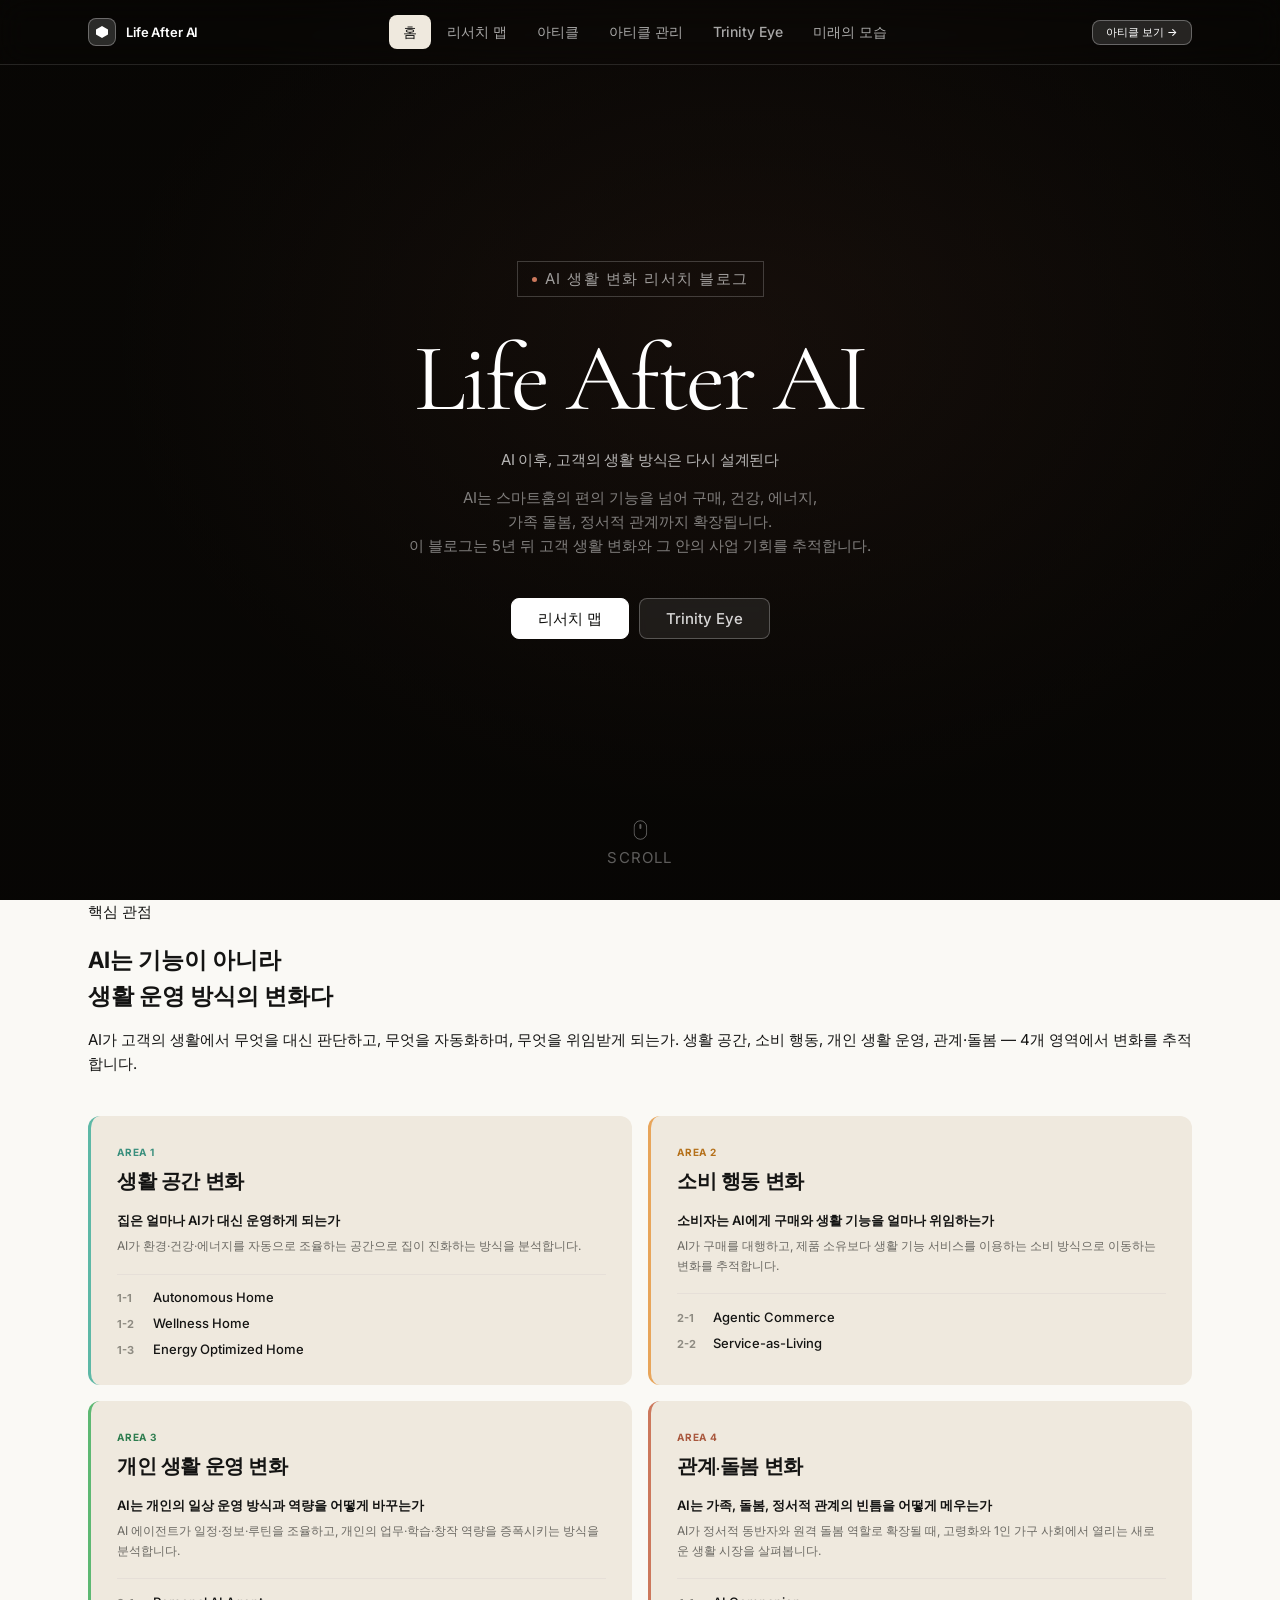
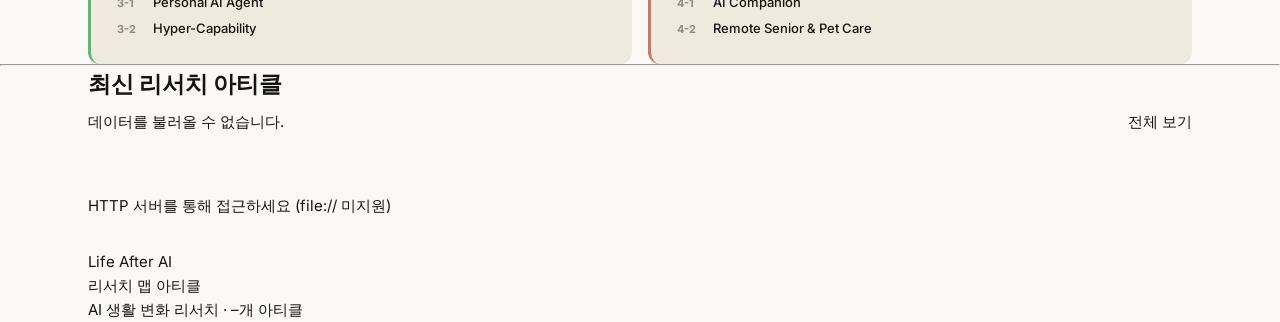
==== commit 4e6521c0: "fix: 홈 nav에 '미래의 모습' 메뉴 추가 Co-Authored-By: Claude Sonnet 4.6 <noreply@anthropic.com>" ====
--- a/docs/index.html
+++ b/docs/index.html
@@ -380,7 +380,8 @@
         <a href="./dashboard.html" class="nav__link">리서치 맵</a>
         <a href="./archive.html"   class="nav__link">아티클</a>
         <a href="./articles.html"  class="nav__link">아티클 관리</a>
-        <a href="./trinity.html"  class="nav__link">Trinity Eye</a>
+        <a href="./trinity.html"          class="nav__link">Trinity Eye</a>
+        <a href="./slide-generation.html" class="nav__link">미래의 모습</a>
       </div>
       <div class="nav__actions">
         <a href="./archive.html" class="btn btn-sm" id="nav-cta">아티클 보기 →</a>
